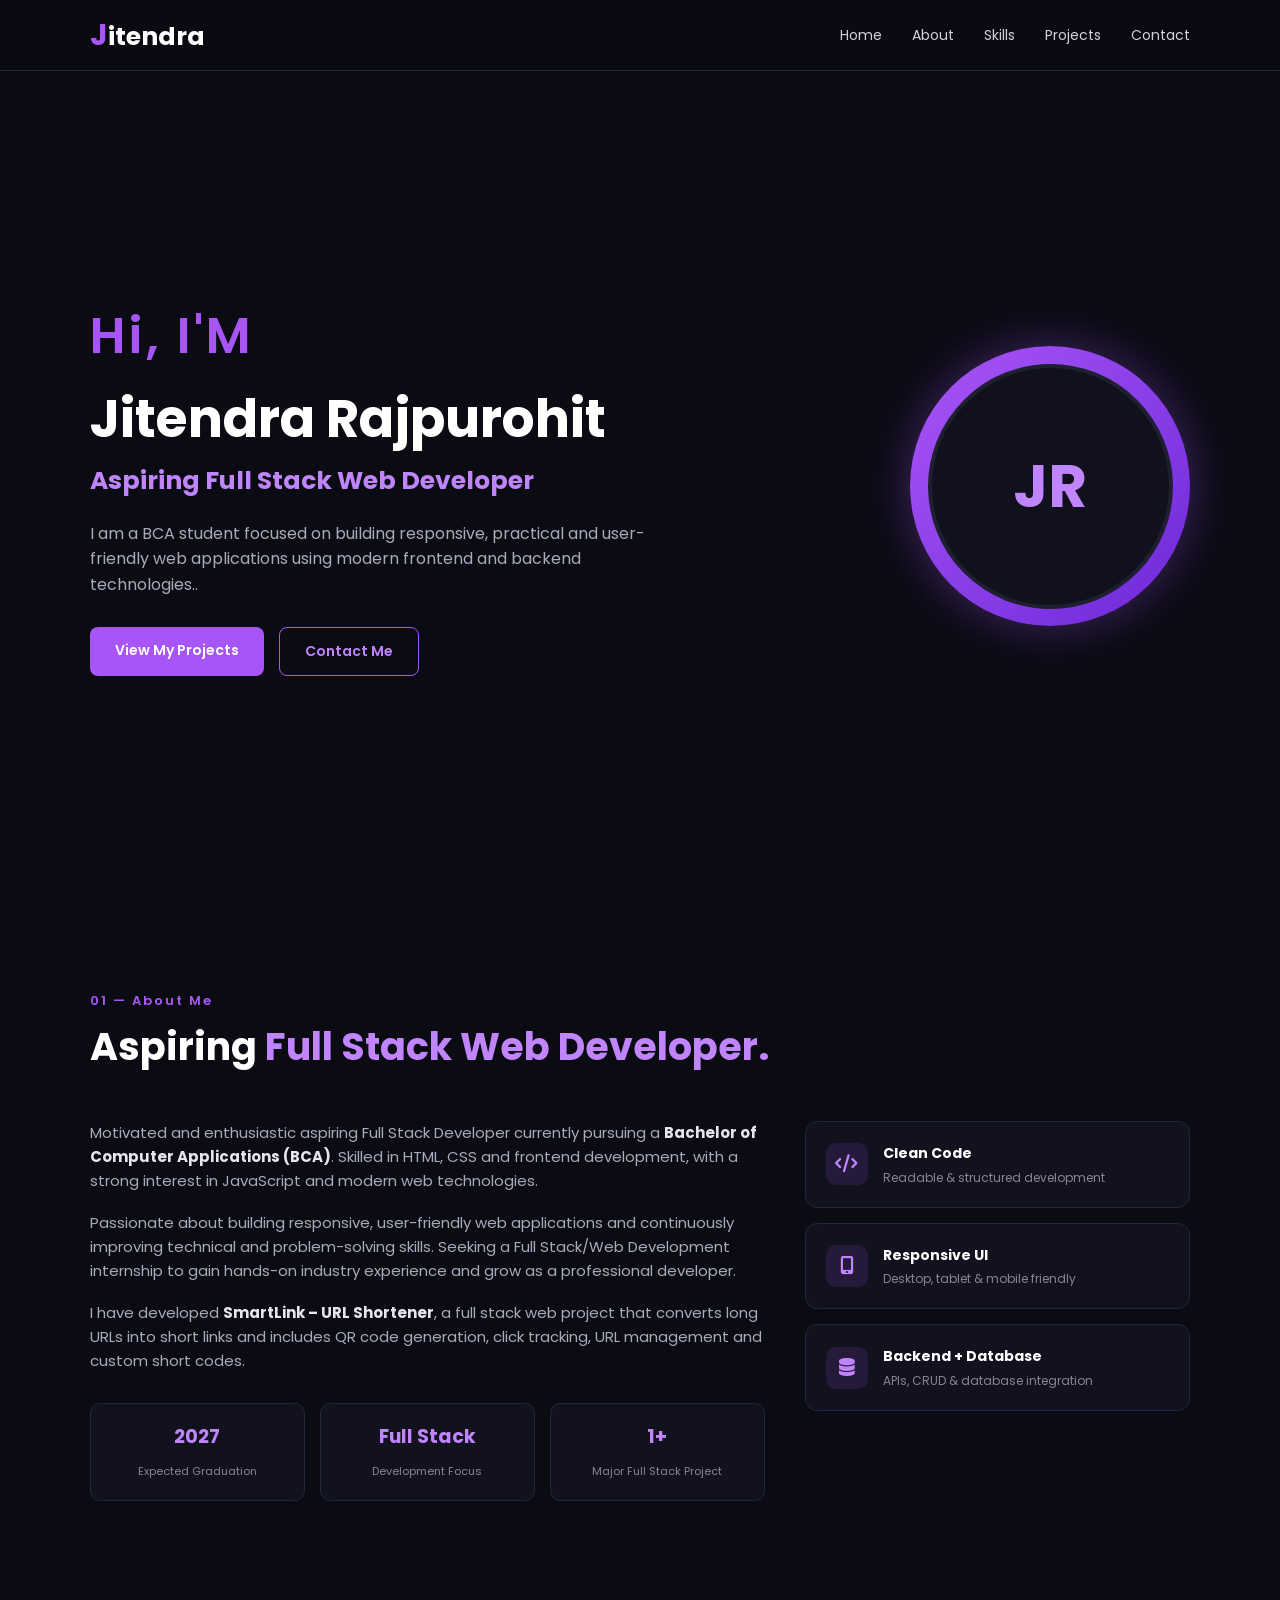
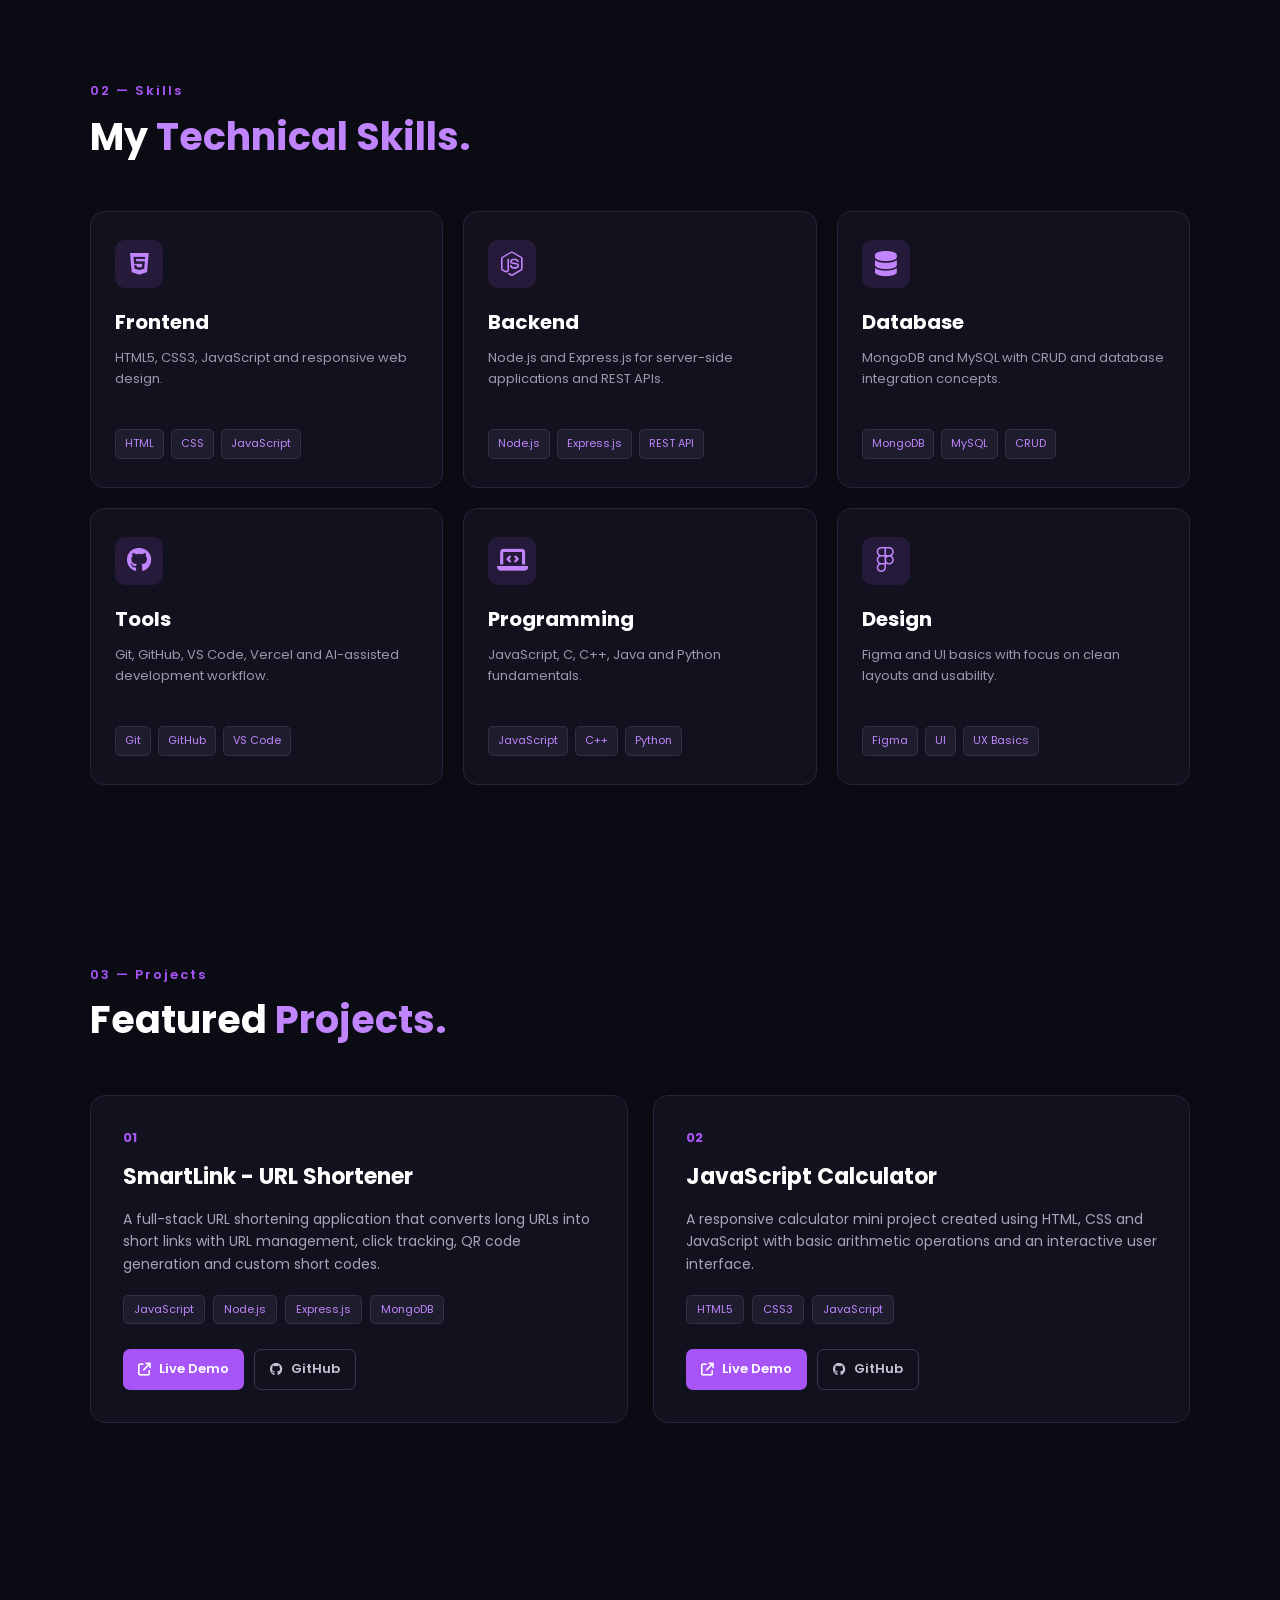
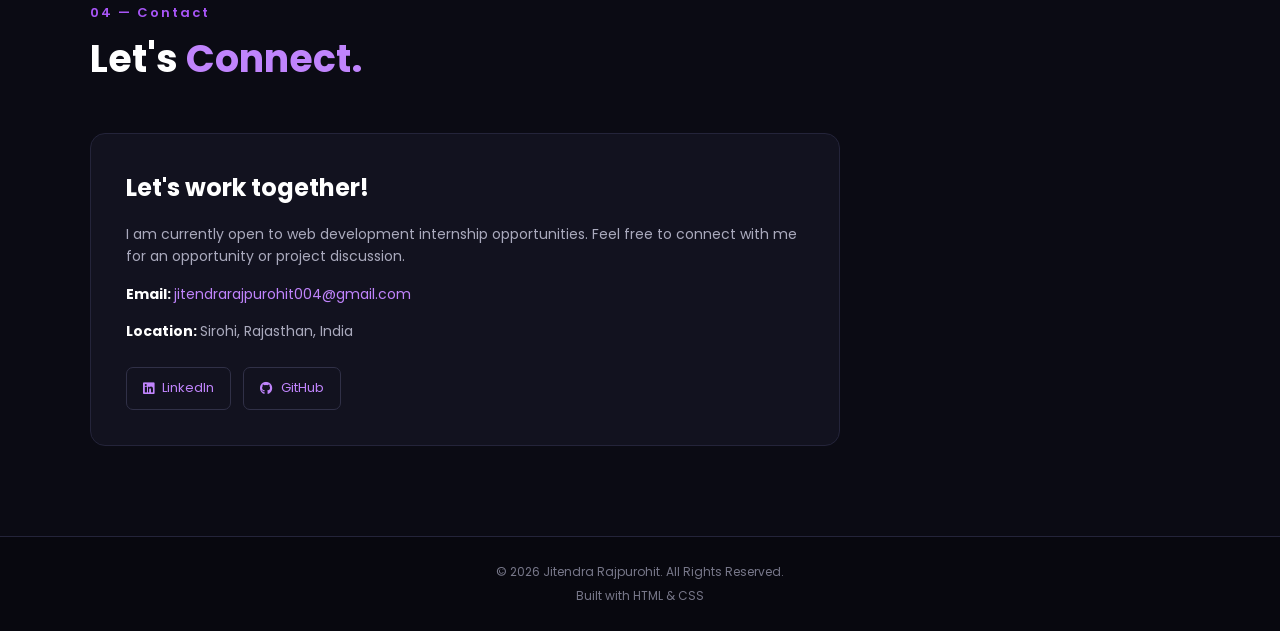
==== OasisInfobyte-WebDev-L1-Task2-Personal-Portfolio/index.html @ b249ec49 "index and css file" ====
<!doctype html>
<html lang="en">
  <head>
    <meta charset="UTF-8" />

    <meta name="viewport" content="width=device-width, initial-scale=1.0" />

    <meta
      name="description"
      content="Jitendra Rajpurohit - Personal Portfolio Website"
    />

    <title>Jitendra Rajpurohit | Full Stack Web Developer</title>

    <!-- Google Font -->
    <link rel="preconnect" href="https://fonts.googleapis.com" />

    <link rel="preconnect" href="https://fonts.gstatic.com" crossorigin />

    <link
      href="https://fonts.googleapis.com/css2?family=Poppins:wght@400;500;600;700&display=swap"
      rel="stylesheet"
    />

    <!-- Font Awesome -->
    <link
      rel="stylesheet"
      href="https://cdnjs.cloudflare.com/ajax/libs/font-awesome/6.7.2/css/all.min.css"
    />

    <!-- CSS -->
    <link rel="stylesheet" href="style.css" />
  </head>

  <body>
    <!-- ================= NAVBAR ================= -->

    <header class="header">
      <nav class="navbar">
        <a href="#home" class="logo"><span>J</span>itendra</a>

        <ul class="nav-links">
          <li>
            <a href="#home">Home</a>
          </li>

          <li>
            <a href="#about">About</a>
          </li>

          <li>
            <a href="#skills">Skills</a>
          </li>

          <li>
            <a href="#projects">Projects</a>
          </li>

          <li>
            <a href="#contact">Contact</a>
          </li>
        </ul>
      </nav>
    </header>

    <!-- ================= HERO ================= -->

    <section class="hero" id="home">
      <div class="hero-content">
        <p class="small-heading">Hi, I'M</p>

        <h1>Jitendra Rajpurohit</h1>

        <h2>Aspiring Full Stack Web Developer</h2>

        <p class="hero-text">
          I am a BCA student focused on building responsive, practical and
          user-friendly web applications using modern frontend and backend
          technologies..
        </p>

        <div class="hero-buttons">
          <a href="#projects" class="btn primary-btn"> View My Projects </a>

          <a href="#contact" class="btn secondary-btn"> Contact Me </a>
        </div>
      </div>

      <!-- Profile -->

      <div class="profile-container">
        <div class="profile-circle">
          <div class="avatar">JR</div>
        </div>
      </div>
    </section>

    <!-- ================= ABOUT ================= -->

    <section class="section" id="about">
      <div class="section-heading">
        <p class="eyebrow">01 — About Me</p>

        <h2>
          Aspiring
          <span class="gradient-text"> Full Stack Web Developer. </span>
        </h2>
      </div>

      <div class="about-grid">
        <div class="about-copy">
          <p>
            Motivated and enthusiastic aspiring Full Stack Developer currently
            pursuing a
            <strong>Bachelor of Computer Applications (BCA)</strong>. Skilled in
            HTML, CSS and frontend development, with a strong interest in
            JavaScript and modern web technologies.
          </p>

          <p>
            Passionate about building responsive, user-friendly web applications
            and continuously improving technical and problem-solving skills.
            Seeking a Full Stack/Web Development internship to gain hands-on
            industry experience and grow as a professional developer.
          </p>

          <p>
            I have developed
            <strong>SmartLink – URL Shortener</strong>, a full stack web project
            that converts long URLs into short links and includes QR code
            generation, click tracking, URL management and custom short codes.
          </p>

          <!-- STATS -->

          <div class="stats">
            <div class="stat-box">
              <strong> 2027 </strong>

              <span> Expected Graduation </span>
            </div>

            <div class="stat-box">
              <strong> Full Stack </strong>

              <span> Development Focus </span>
            </div>

            <div class="stat-box">
              <strong> 1+ </strong>

              <span> Major Full Stack Project </span>
            </div>
          </div>
        </div>

        <!-- ABOUT PANEL -->

        <div class="about-panel">
          <div class="mini-card">
            <div class="mini-icon">
              <i class="fa-solid fa-code"></i>
            </div>

            <div>
              <strong> Clean Code </strong>

              <span> Readable & structured development </span>
            </div>
          </div>

          <div class="mini-card">
            <div class="mini-icon">
              <i class="fa-solid fa-mobile-screen-button"></i>
            </div>

            <div>
              <strong> Responsive UI </strong>

              <span> Desktop, tablet & mobile friendly </span>
            </div>
          </div>

          <div class="mini-card">
            <div class="mini-icon">
              <i class="fa-solid fa-database"></i>
            </div>

            <div>
              <strong> Backend + Database </strong>

              <span> APIs, CRUD & database integration </span>
            </div>
          </div>
        </div>
      </div>
    </section>

    <!-- ================= SKILLS ================= -->

    <section class="section" id="skills">
      <div class="section-heading">
        <p class="eyebrow">02 — Skills</p>

        <h2>
          My
          <span class="gradient-text"> Technical Skills. </span>
        </h2>
      </div>

      <div class="skills-grid">
        <!-- FRONTEND -->

        <article class="skill-card">
          <div class="icon">
            <i class="fa-brands fa-html5"></i>
          </div>

          <h3>Frontend</h3>

          <p>HTML5, CSS3, JavaScript and responsive web design.</p>

          <div class="tags">
            <span>HTML</span>

            <span>CSS</span>

            <span>JavaScript</span>
          </div>
        </article>

        <!-- BACKEND -->

        <article class="skill-card">
          <div class="icon">
            <i class="fa-brands fa-node-js"></i>
          </div>

          <h3>Backend</h3>

          <p>
            Node.js and Express.js for server-side applications and REST APIs.
          </p>

          <div class="tags">
            <span>Node.js</span>

            <span>Express.js</span>

            <span>REST API</span>
          </div>
        </article>

        <!-- DATABASE -->

        <article class="skill-card">
          <div class="icon">
            <i class="fa-solid fa-database"></i>
          </div>

          <h3>Database</h3>

          <p>MongoDB and MySQL with CRUD and database integration concepts.</p>

          <div class="tags">
            <span>MongoDB</span>

            <span>MySQL</span>

            <span>CRUD</span>
          </div>
        </article>

        <!-- TOOLS -->

        <article class="skill-card">
          <div class="icon">
            <i class="fa-brands fa-github"></i>
          </div>

          <h3>Tools</h3>

          <p>
            Git, GitHub, VS Code, Vercel and AI-assisted development workflow.
          </p>

          <div class="tags">
            <span>Git</span>

            <span>GitHub</span>

            <span>VS Code</span>
          </div>
        </article>

        <!-- PROGRAMMING -->

        <article class="skill-card">
          <div class="icon">
            <i class="fa-solid fa-laptop-code"></i>
          </div>

          <h3>Programming</h3>

          <p>JavaScript, C, C++, Java and Python fundamentals.</p>

          <div class="tags">
            <span>JavaScript</span>

            <span>C++</span>

            <span>Python</span>
          </div>
        </article>

        <!-- DESIGN -->

        <article class="skill-card">
          <div class="icon">
            <i class="fa-brands fa-figma"></i>
          </div>

          <h3>Design</h3>

          <p>Figma and UI basics with focus on clean layouts and usability.</p>

          <div class="tags">
            <span>Figma</span>

            <span>UI</span>

            <span>UX Basics</span>
          </div>
        </article>
      </div>
    </section>

    <!-- ================= PROJECTS ================= -->

    <section class="section" id="projects">
      <div class="section-heading">
        <p class="eyebrow">03 — Projects</p>

        <h2>
          Featured
          <span class="gradient-text"> Projects. </span>
        </h2>
      </div>

      <div class="projects-grid">
        <!-- PROJECT 1 -->

        <article class="project-card">
          <div class="project-number">01</div>

          <h3>SmartLink - URL Shortener</h3>

          <p>
            A full-stack URL shortening application that converts long URLs into
            short links with URL management, click tracking, QR code generation
            and custom short codes.
          </p>

          <div class="project-tech">
            <span> JavaScript </span>

            <span> Node.js </span>

            <span> Express.js </span>

            <span> MongoDB </span>
          </div>

          <!-- PROJECT BUTTONS -->

          <div class="project-buttons">
            <a
              href="https://smart-link-url-shortener-omega.vercel.app"
              target="_blank"
              rel="noopener noreferrer"
              class="project-btn live-btn"
            >
              <i class="fa-solid fa-arrow-up-right-from-square"></i>

              Live Demo
            </a>

            <a
              href="https://github.com/Jitendra-razz05/SmartLink-URL-Shortener"
              target="_blank"
              rel="noopener noreferrer"
              class="project-btn github-btn"
            >
              <i class="fa-brands fa-github"></i>

              GitHub
            </a>
          </div>
        </article>

        <!-- PROJECT 2 -->

        <article class="project-card">
          <div class="project-number">02</div>

          <h3>JavaScript Calculator</h3>

          <p>
            A responsive calculator mini project created using HTML, CSS and
            JavaScript with basic arithmetic operations and an interactive user
            interface.
          </p>

          <div class="project-tech">
            <span> HTML5 </span>

            <span> CSS3 </span>

            <span> JavaScript </span>
          </div>

          <!-- PROJECT BUTTONS -->

          <div class="project-buttons">
            <a
              href="https://your-calculator.vercel.app"
              target="_blank"
              rel="noopener noreferrer"
              class="project-btn live-btn"
            >
              <i class="fa-solid fa-arrow-up-right-from-square"></i>

              Live Demo
            </a>

            <a
              href="https://github.com/Jitendra-razz05/Calculator-miniproject"
              target="_blank"
              rel="noopener noreferrer"
              class="project-btn github-btn"
            >
              <i class="fa-brands fa-github"></i>

              GitHub
            </a>
          </div>
        </article>
      </div>
    </section>

    <!-- ================= CONTACT ================= -->

    <section class="section contact-section" id="contact">
      <div class="section-heading">
        <p class="eyebrow">04 — Contact</p>

        <h2>
          Let's
          <span class="gradient-text"> Connect. </span>
        </h2>
      </div>

      <div class="contact-content">
        <div class="contact-info">
          <h3>Let's work together!</h3>

          <p>
            I am currently open to web development internship opportunities.
            Feel free to connect with me for an opportunity or project
            discussion.
          </p>

          <p>
            <strong> Email: </strong>

            <a href="mailto:jitendrarajpurohit004@gmail.com">
              jitendrarajpurohit004@gmail.com
            </a>
          </p>

          <p>
            <strong> Location: </strong>

            Sirohi, Rajasthan, India
          </p>

          <div class="social-links">
            <a
              href="https://www.linkedin.com/in/jitendra-rajpurohit05"
              target="_blank"
              rel="noopener noreferrer"
            >
              <i class="fa-brands fa-linkedin"></i>

              LinkedIn
            </a>

            <a
              href="https://github.com/Jitendra-razz05"
              target="_blank"
              rel="noopener noreferrer"
            >
              <i class="fa-brands fa-github"></i>

              GitHub
            </a>
          </div>
        </div>
      </div>
    </section>

    <!-- ================= FOOTER ================= -->

    <footer class="footer">
      <p>© 2026 Jitendra Rajpurohit. All Rights Reserved.</p>

      <p>Built with HTML & CSS</p>
    </footer>
  </body>
</html>
---- OasisInfobyte-WebDev-L1-Task2-Personal-Portfolio/style.css ----
* {
    margin: 0;
    padding: 0;
    box-sizing: border-box;
}

html {
    scroll-behavior: smooth;
}

body {
    font-family: "Poppins", sans-serif;
    background: #0b0b14;
    color: #ffffff;
    line-height: 1.6;
}

a {
    text-decoration: none;
    color: inherit;
}

ul {
    list-style: none;
}

/* ================= COMMON ================= */

.section {
    width: 90%;
    max-width: 1100px;
    margin: auto;
    padding: 90px 0;
}

.section-heading {
    text-align: start;
    margin-bottom: 50px;
}

.eyebrow {
    color: #a855f7;
    font-size: 13px;
    font-weight: 600;
    letter-spacing: 2px;
    margin-bottom: 10px;
}

.section-heading h2 {
    font-size: 38px;
    line-height: 1.3;
}

.gradient-text {
    color: #c084fc;
}

/* ================= NAVBAR ================= */

.header {
    position: sticky;
    top: 0;
    z-index: 1000;
    background: rgba(11, 11, 20, 0.95);
    border-bottom: 1px solid #24243a;
    backdrop-filter: blur(10px);
}

.navbar {
    width: 90%;
    max-width: 1100px;
    height: 70px;
    margin: auto;
    display: flex;
    align-items: center;
    justify-content: space-between;
}

.logo {
    font-size: 25px;
    font-weight: 700;
}

.logo span {
    color: #a855f7;
    font-size: 30px;
    font-weight: bold;
}

.nav-links {
    display: flex;
    gap: 30px;
}

.nav-links a {
    color: #d1d1dc;
    font-size: 14px;
    transition: 0.3s;
}

.nav-links a:hover {
    color: #a855f7;
}

/* ================= HERO ================= */

.hero {
    min-height: calc(100vh - 70px);
    width: 90%;
    max-width: 1100px;
    margin: auto;
    display: flex;
    align-items: center;
    justify-content: space-between;
    gap: 60px;
}

.hero-content {
    flex: 1;
}

.small-heading {
    color: #a855f7;
    font-size: 50px;
    font-weight: 600;
    letter-spacing: 3px;
    margin-bottom: 12px;
}

.hero h1 {
    font-size: 52px;
    line-height: 1.2;
    margin-bottom: 10px;
}

.hero h2 {
    color: #c084fc;
    font-size: 25px;
    margin-bottom: 20px;
}

.hero-text {
    max-width: 600px;
    color: #aaaabd;
    font-size: 16px;
}

.hero-buttons {
    display: flex;
    gap: 15px;
    margin-top: 30px;
}

.btn {
    padding: 12px 25px;
    border-radius: 8px;
    font-size: 14px;
    font-weight: 600;
    transition: 0.3s;
}

.primary-btn {
    background: #a855f7;
    color: white;
}

.primary-btn:hover {
    background: #9333ea;
    transform: translateY(-3px);
}

.secondary-btn {
    border: 1px solid #a855f7;
    color: #c084fc;
}

.secondary-btn:hover {
    background: #a855f7;
    color: white;
    transform: translateY(-3px);
}

/* ================= PROFILE ================= */

.profile-container {
    display: flex;
    justify-content: center;
    align-items: center;
}

.profile-circle {
    width: 280px;
    height: 280px;
    border-radius: 50%;
    display: flex;
    align-items: center;
    justify-content: center;
    background: linear-gradient(135deg, #a855f7, #6d28d9);
    box-shadow: 0 0 45px rgba(168, 85, 247, 0.35);
}

.avatar {
    width: 245px;
    height: 245px;
    border-radius: 50%;
    display: flex;
    align-items: center;
    justify-content: center;
    background: #11111d;
    color: #c084fc;
    font-size: 60px;
    font-weight: 700;
    border: 4px solid #1f1f32;
}

/* ================= ABOUT ================= */

.about-grid {
    display: grid;
    grid-template-columns: 1.4fr 0.8fr;
    gap: 40px;
    align-items: start;
}

.about-copy p {
    color: #aaaabd;
    font-size: 15px;
    margin-bottom: 18px;
}

.about-copy strong {
    color: #e5e5ef;
}

.about-panel {
    display: flex;
    flex-direction: column;
    gap: 15px;
}

.mini-card {
    display: flex;
    align-items: center;
    gap: 15px;
    padding: 20px;
    background: #12121f;
    border: 1px solid #24243a;
    border-radius: 12px;
    transition: 0.3s;
}

.mini-card:hover {
    border-color: #a855f7;
    transform: translateX(5px);
}

.mini-icon {
    min-width: 42px;
    height: 42px;
    display: flex;
    align-items: center;
    justify-content: center;
    border-radius: 10px;
    background: rgba(168, 85, 247, 0.12);
    color: #c084fc;
    font-size: 18px;
}

.mini-card strong {
    display: block;
    font-size: 14px;
    margin-bottom: 3px;
}

.mini-card span {
    display: block;
    color: #858597;
    font-size: 12px;
}

/* ================= STATS ================= */

.stats {
    display: grid;
    grid-template-columns: repeat(3, 1fr);
    gap: 15px;
    margin-top: 30px;
}

.stat-box {
    padding: 18px 12px;
    background: #12121f;
    border: 1px solid #24243a;
    border-radius: 10px;
    text-align: center;
}

.stat-box strong {
    display: block;
    color: #c084fc;
    font-size: 19px;
    margin-bottom: 4px;
}

.stat-box span {
    color: #858597;
    font-size: 11px;
}

/* ================= SKILLS ================= */

.skills-grid {
    display: grid;
    grid-template-columns: repeat(3, 1fr);
    gap: 20px;
}

.skill-card {
    padding: 28px 24px;
    background: #12121f;
    border: 1px solid #24243a;
    border-radius: 14px;
    transition: 0.3s;
}

.skill-card:hover {
    transform: translateY(-7px);
    border-color: #a855f7;
    box-shadow: 0 12px 30px rgba(168, 85, 247, 0.12);
}

.icon {
    width: 48px;
    height: 48px;
    display: flex;
    align-items: center;
    justify-content: center;
    margin-bottom: 18px;
    border-radius: 10px;
    background: rgba(168, 85, 247, 0.12);
    color: #c084fc;
    font-size: 25px;
}

.skill-card h3 {
    font-size: 20px;
    margin-bottom: 10px;
}

.skill-card p {
    color: #9999aa;
    font-size: 13px;
    min-height: 63px;
    margin-bottom: 18px;
}

.tags {
    display: flex;
    flex-wrap: wrap;
    gap: 7px;
}

.tags span {
    padding: 5px 9px;
    background: #1d1d2d;
    border: 1px solid #303047;
    border-radius: 5px;
    color: #c084fc;
    font-size: 11px;
}

/* ================= PROJECTS ================= */

.projects-grid {
    display: grid;
    grid-template-columns: repeat(2, 1fr);
    gap: 25px;
}

.project-card {
    padding: 32px;
    background: #12121f;
    border: 1px solid #24243a;
    border-radius: 15px;
    transition: 0.3s;
}

.project-card:hover {
    transform: translateY(-7px);
    border-color: #a855f7;
    box-shadow: 0 12px 35px rgba(168, 85, 247, 0.13);
}

.project-number {
    color: #a855f7;
    font-size: 13px;
    font-weight: 700;
    margin-bottom: 10px;
}

.project-card h3 {
    font-size: 22px;
    margin-bottom: 14px;
}

.project-card p {
    color: #a5a5b5;
    font-size: 14px;
    margin-bottom: 20px;
}

.project-tech {
    display: flex;
    flex-wrap: wrap;
    gap: 8px;
    margin-bottom: 25px;
}

.project-tech span {
    padding: 5px 10px;
    background: #1d1d2d;
    border: 1px solid #303047;
    border-radius: 5px;
    color: #c084fc;
    font-size: 11px;
}

/* ================= PROJECT BUTTONS ================= */

.project-buttons {
    display: flex;
    gap: 10px;
    flex-wrap: wrap;
}

.project-btn {
    display: inline-flex;
    align-items: center;
    justify-content: center;
    gap: 8px;
    padding: 9px 15px;
    border-radius: 7px;
    font-size: 13px;
    font-weight: 600;
    transition: 0.3s;
}

.live-btn {
    background: #a855f7;
    color: white;
}

.live-btn:hover {
    background: #9333ea;
    transform: translateY(-2px);
}

.github-btn {
    border: 1px solid #39394e;
    color: #c4c4d2;
}

.github-btn:hover {
    background: #1d1d2d;
    border-color: #a855f7;
    color: #c084fc;
}

/* ================= CONTACT ================= */

.contact-content {
    max-width: 750px;
    margin: 0px;
}

.contact-info {
    padding: 35px;
    background: #12121f;
    border: 1px solid #24243a;
    border-radius: 15px;
}

.contact-info h3 {
    font-size: 24px;
    margin-bottom: 15px;
}

.contact-info p {
    color: #aaaabd;
    font-size: 14px;
    margin-bottom: 15px;
}

.contact-info strong {
    color: #ffffff;
}

.contact-info a {
    color: #c084fc;
}

.social-links {
    display: flex;
    gap: 12px;
    flex-wrap: wrap;
    margin-top: 25px;
}

.social-links a {
    display: flex;
    align-items: center;
    gap: 8px;
    padding: 10px 16px;
    border: 1px solid #303047;
    border-radius: 7px;
    font-size: 13px;
    transition: 0.3s;
}

.social-links a:hover {
    background: #a855f7;
    border-color: #a855f7;
    color: white;
}

/* ================= FOOTER ================= */

.footer {
    padding: 25px 20px;
    text-align: center;
    background: #08080f;
    border-top: 1px solid #24243a;
    color: #777789;
    font-size: 12px;
}

.footer p:first-child {
    margin-bottom: 5px;
}

/* ================= RESPONSIVE ================= */

@media (max-width: 900px) {

    .hero h1 {
        font-size: 42px;
    }

    .profile-circle {
        width: 230px;
        height: 230px;
    }

    .avatar {
        width: 200px;
        height: 200px;
        font-size: 50px;
    }

    .about-grid {
        grid-template-columns: 1fr;
    }

    .skills-grid {
        grid-template-columns: repeat(2, 1fr);
    }

}

@media (max-width: 700px) {

    .navbar {
        height: 65px;
    }

    .nav-links {
        gap: 14px;
    }

    .nav-links a {
        font-size: 12px;
    }

    .hero {
        min-height: auto;
        padding: 80px 0;
        flex-direction: column-reverse;
        text-align: center;
    }

    .hero-text {
        margin: auto;
    }

    .hero-buttons {
        justify-content: center;
        flex-wrap: wrap;
    }

    .section {
        padding: 70px 0;
    }

    .section-heading h2 {
        font-size: 31px;
    }

    .projects-grid {
        grid-template-columns: 1fr;
    }

    .contact-info {
        padding: 28px 22px;
    }

}

@media (max-width: 500px) {

    .navbar {
        width: 92%;
    }

    .logo {
        font-size: 21px;
    }

    .nav-links {
        gap: 8px;
    }

    .nav-links a {
        font-size: 10px;
    }

    .hero {
        width: 92%;
    }

    .hero h1 {
        font-size: 33px;
    }

    .hero h2 {
        font-size: 19px;
    }

    .profile-circle {
        width: 190px;
        height: 190px;
    }

    .avatar {
        width: 165px;
        height: 165px;
        font-size: 40px;
    }

    .skills-grid {
        grid-template-columns: 1fr;
    }

    .stats {
        grid-template-columns: 1fr;
    }

    .section-heading h2 {
        font-size: 27px;
    }

    .project-card {
        padding: 25px 20px;
    }

    .project-buttons {
        flex-direction: column;
    }

    .project-btn {
        width: 100%;
    }

    .hero-buttons {
        flex-direction: column;
    }

    .btn {
        width: 100%;
        text-align: center;
    }

}
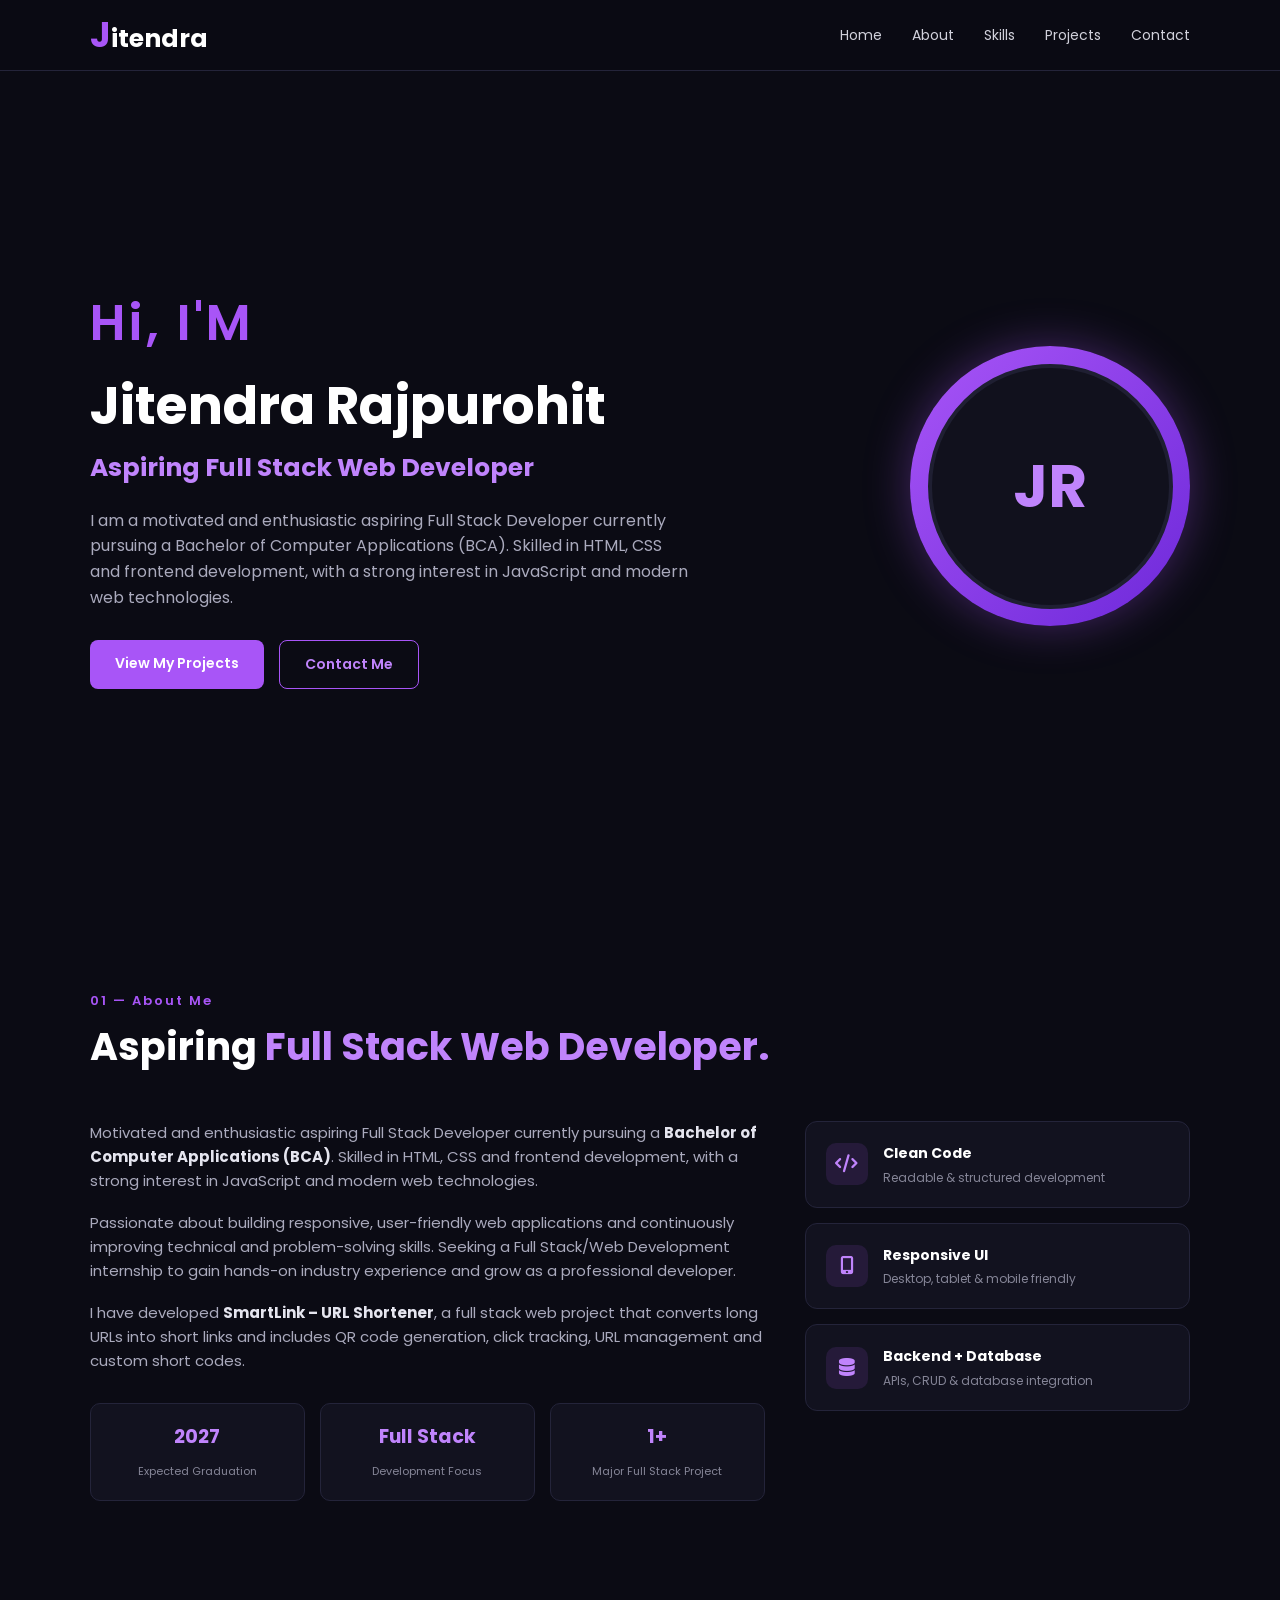
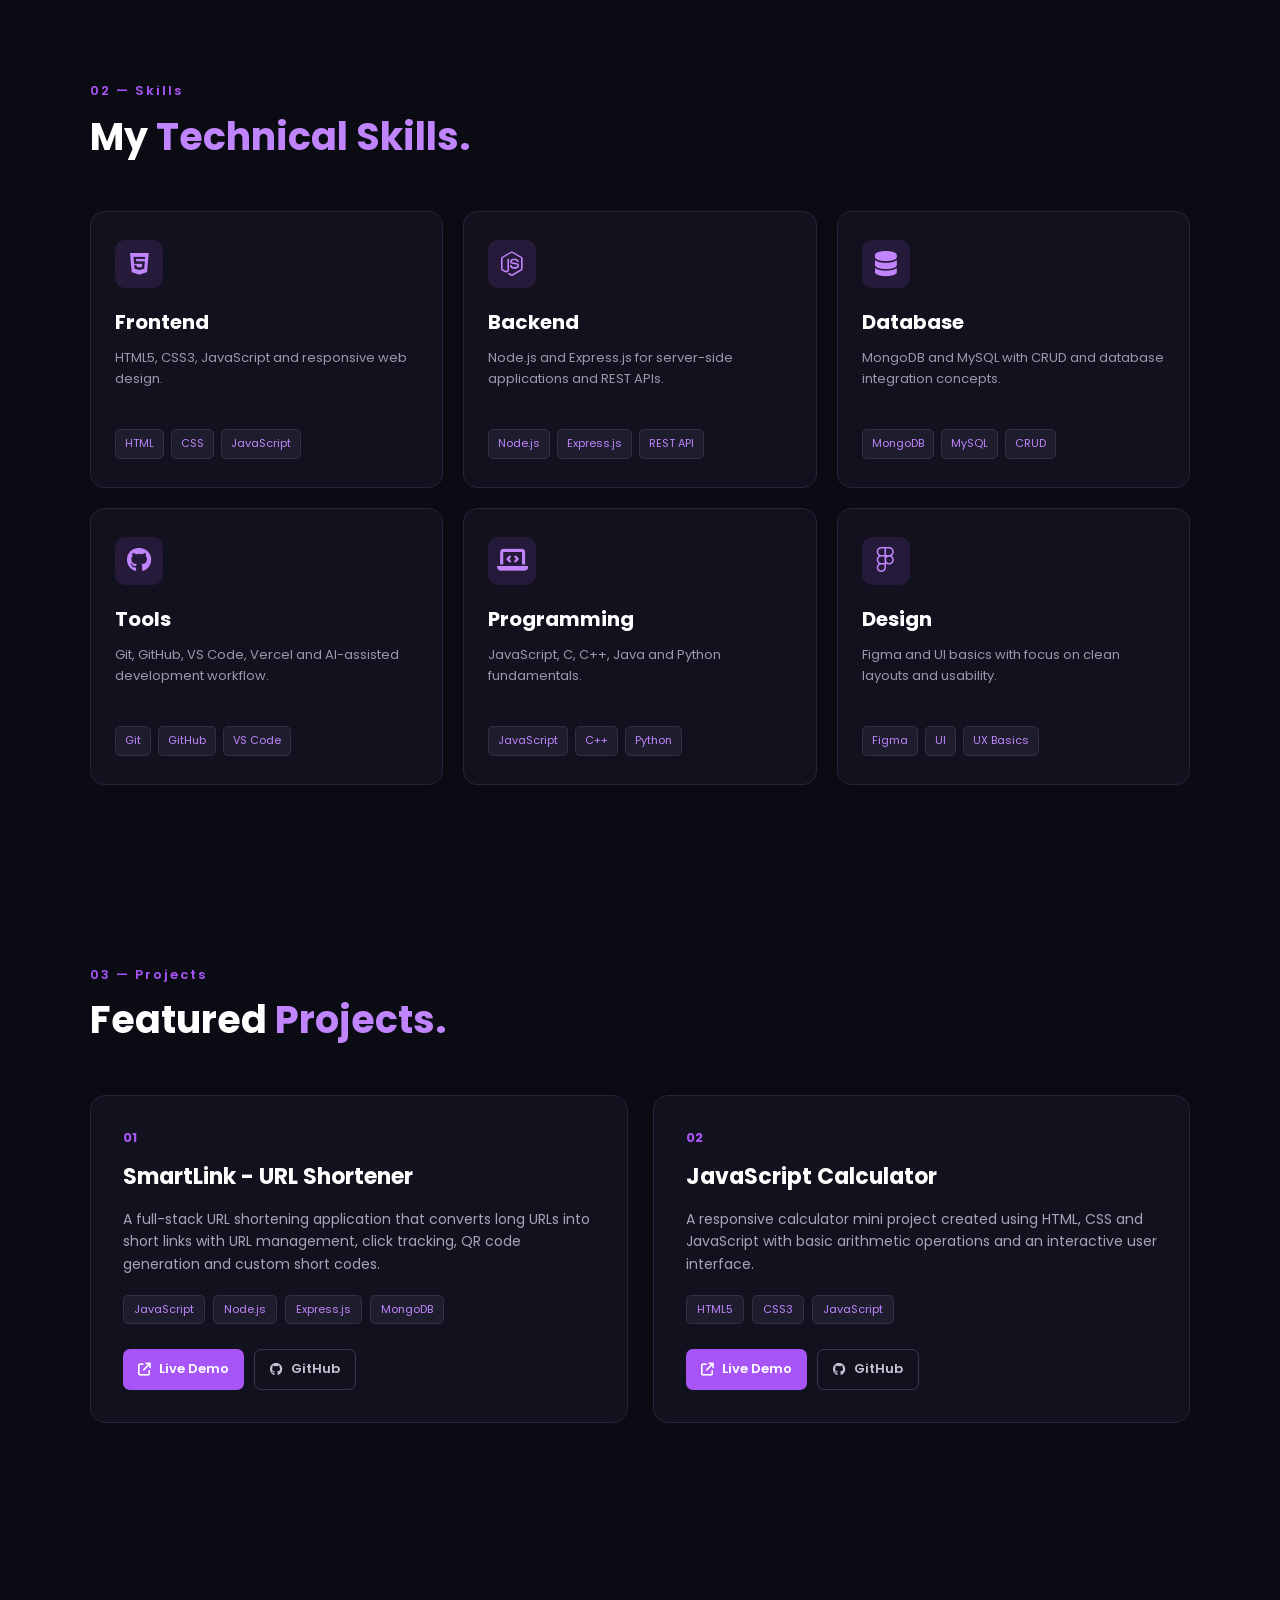
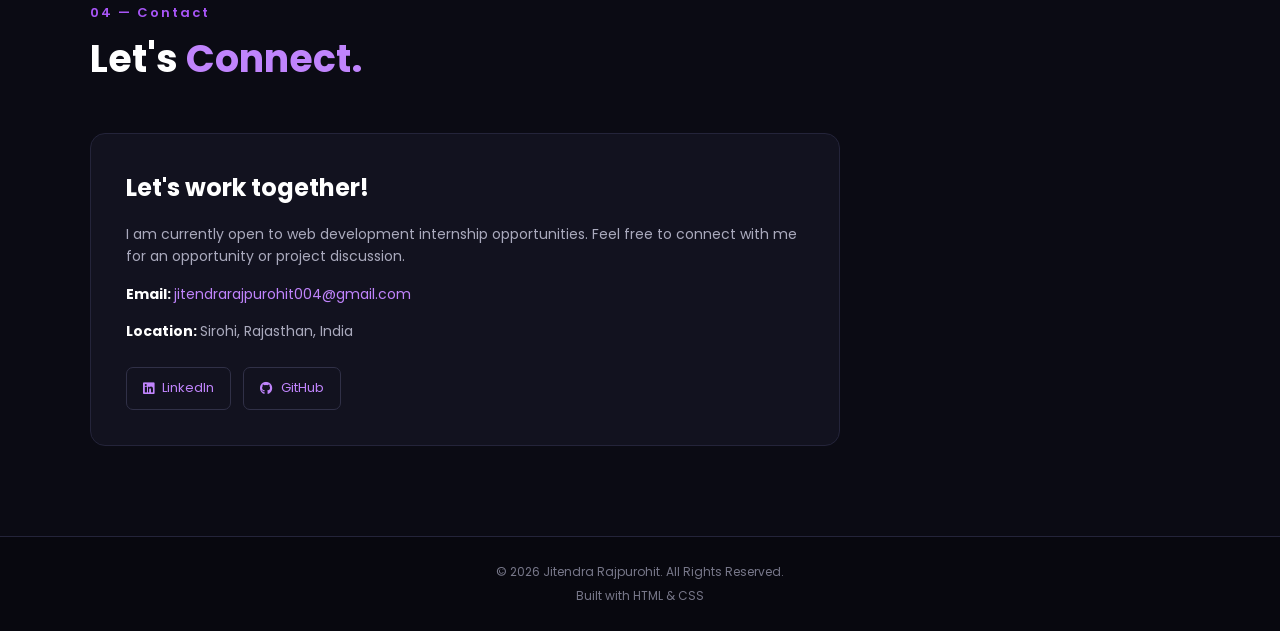
==== commit b286905e: "Add Task 2 Personal Portfolio" ====
--- a/OasisInfobyte-WebDev-L1-Task2-Personal-Portfolio/index.html
+++ b/OasisInfobyte-WebDev-L1-Task2-Personal-Portfolio/index.html
@@ -74,9 +74,10 @@
         <h2>Aspiring Full Stack Web Developer</h2>
 
         <p class="hero-text">
-          I am a BCA student focused on building responsive, practical and
-          user-friendly web applications using modern frontend and backend
-          technologies..
+          I am a motivated and enthusiastic aspiring Full Stack Developer
+          currently pursuing a Bachelor of Computer Applications (BCA). Skilled
+          in HTML, CSS and frontend development, with a strong interest in
+          JavaScript and modern web technologies.
         </p>
 
         <div class="hero-buttons">
@@ -422,12 +423,10 @@
           <!-- PROJECT BUTTONS -->
 
           <div class="project-buttons">
-            <a
-              href="https://your-calculator.vercel.app"
-              target="_blank"
-              rel="noopener noreferrer"
-              class="project-btn live-btn"
-            >
+            <!-- Apne Calculator ka Vercel/Netlify
+                         Live URL yaha paste karna -->
+
+            <a href="#" class="project-btn live-btn">
               <i class="fa-solid fa-arrow-up-right-from-square"></i>
 
               Live Demo
--- a/OasisInfobyte-WebDev-L1-Task2-Personal-Portfolio/style.css
+++ b/OasisInfobyte-WebDev-L1-Task2-Personal-Portfolio/style.css
@@ -1,3 +1,9 @@
+/* =====================================================
+   OASIS INFOBYTE LEVEL 1 - TASK 2
+   PERSONAL PORTFOLIO
+   ===================================================== */
+
+/* ================= RESET ================= */
 
 * {
     margin: 0;
@@ -84,7 +90,7 @@
 
 .logo span {
     color: #a855f7;
-    font-size: 30px;
+    font-size: 35px;
     font-weight: bold;
 }
 
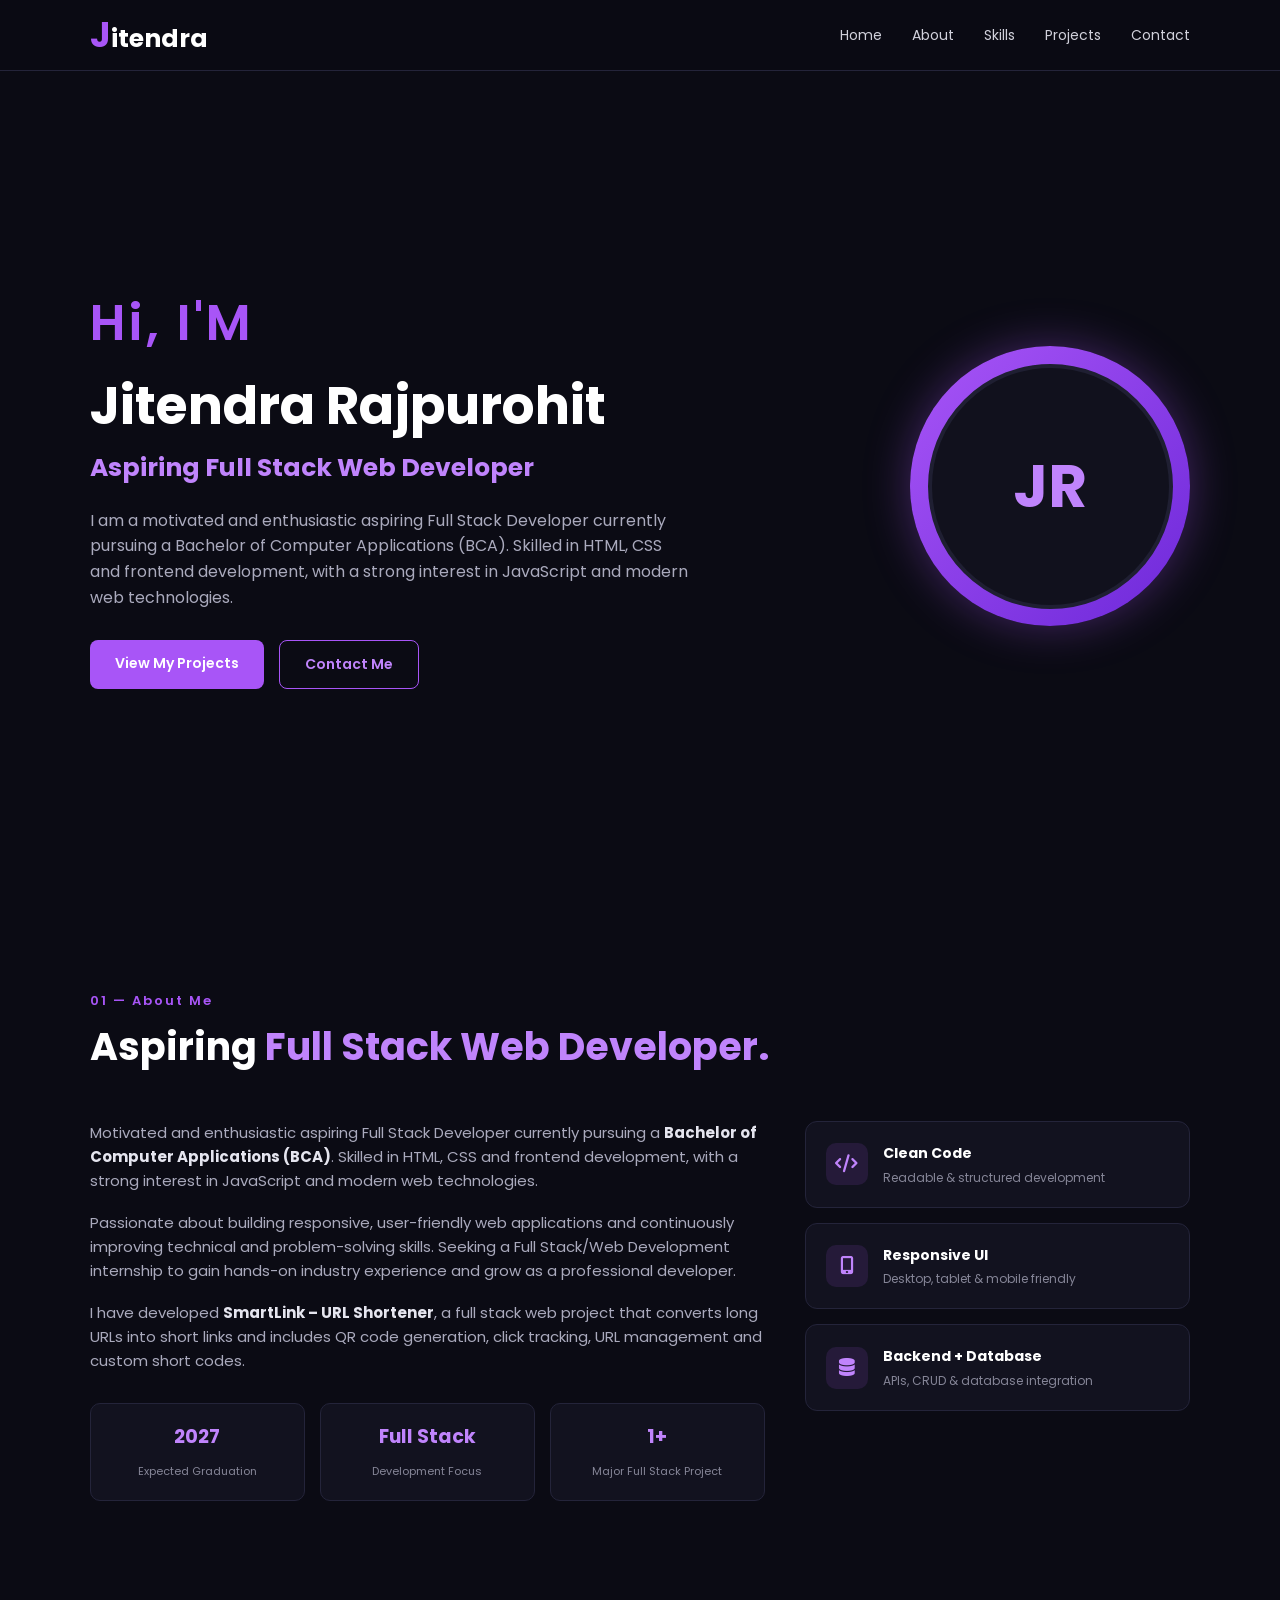
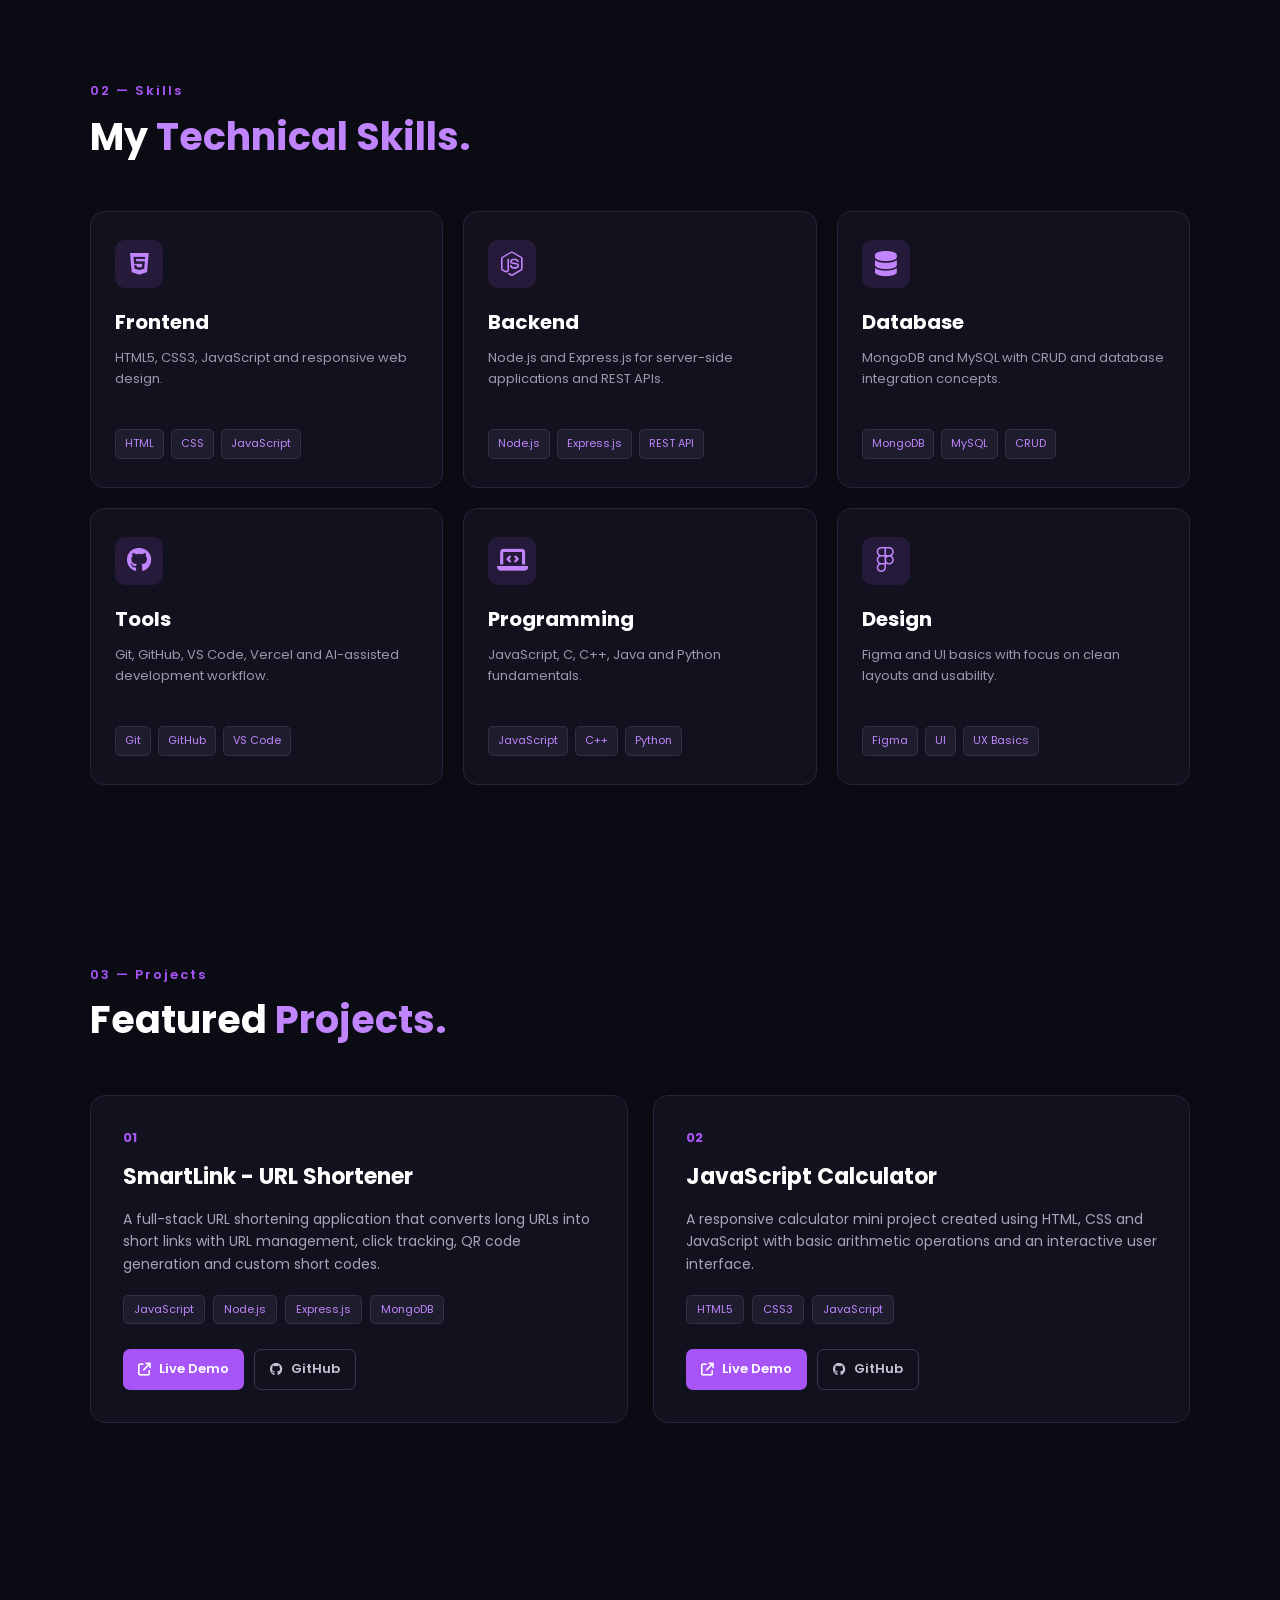
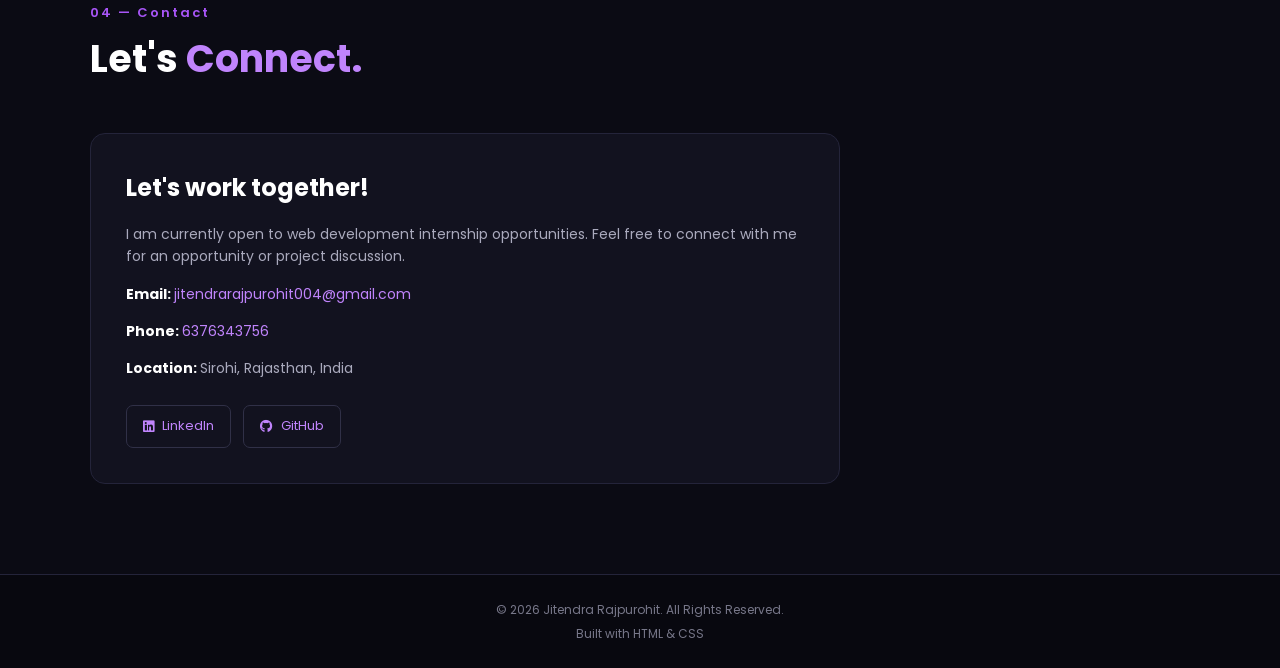
==== commit 61b1fc12: "update index.file" ====
--- a/OasisInfobyte-WebDev-L1-Task2-Personal-Portfolio/index.html
+++ b/OasisInfobyte-WebDev-L1-Task2-Personal-Portfolio/index.html
@@ -476,6 +476,11 @@
               jitendrarajpurohit004@gmail.com
             </a>
           </p>
+          <p>
+            <strong> Phone: </strong>
+
+            <a href="mailto:6376343756"> 6376343756 </a>
+          </p>
 
           <p>
             <strong> Location: </strong>
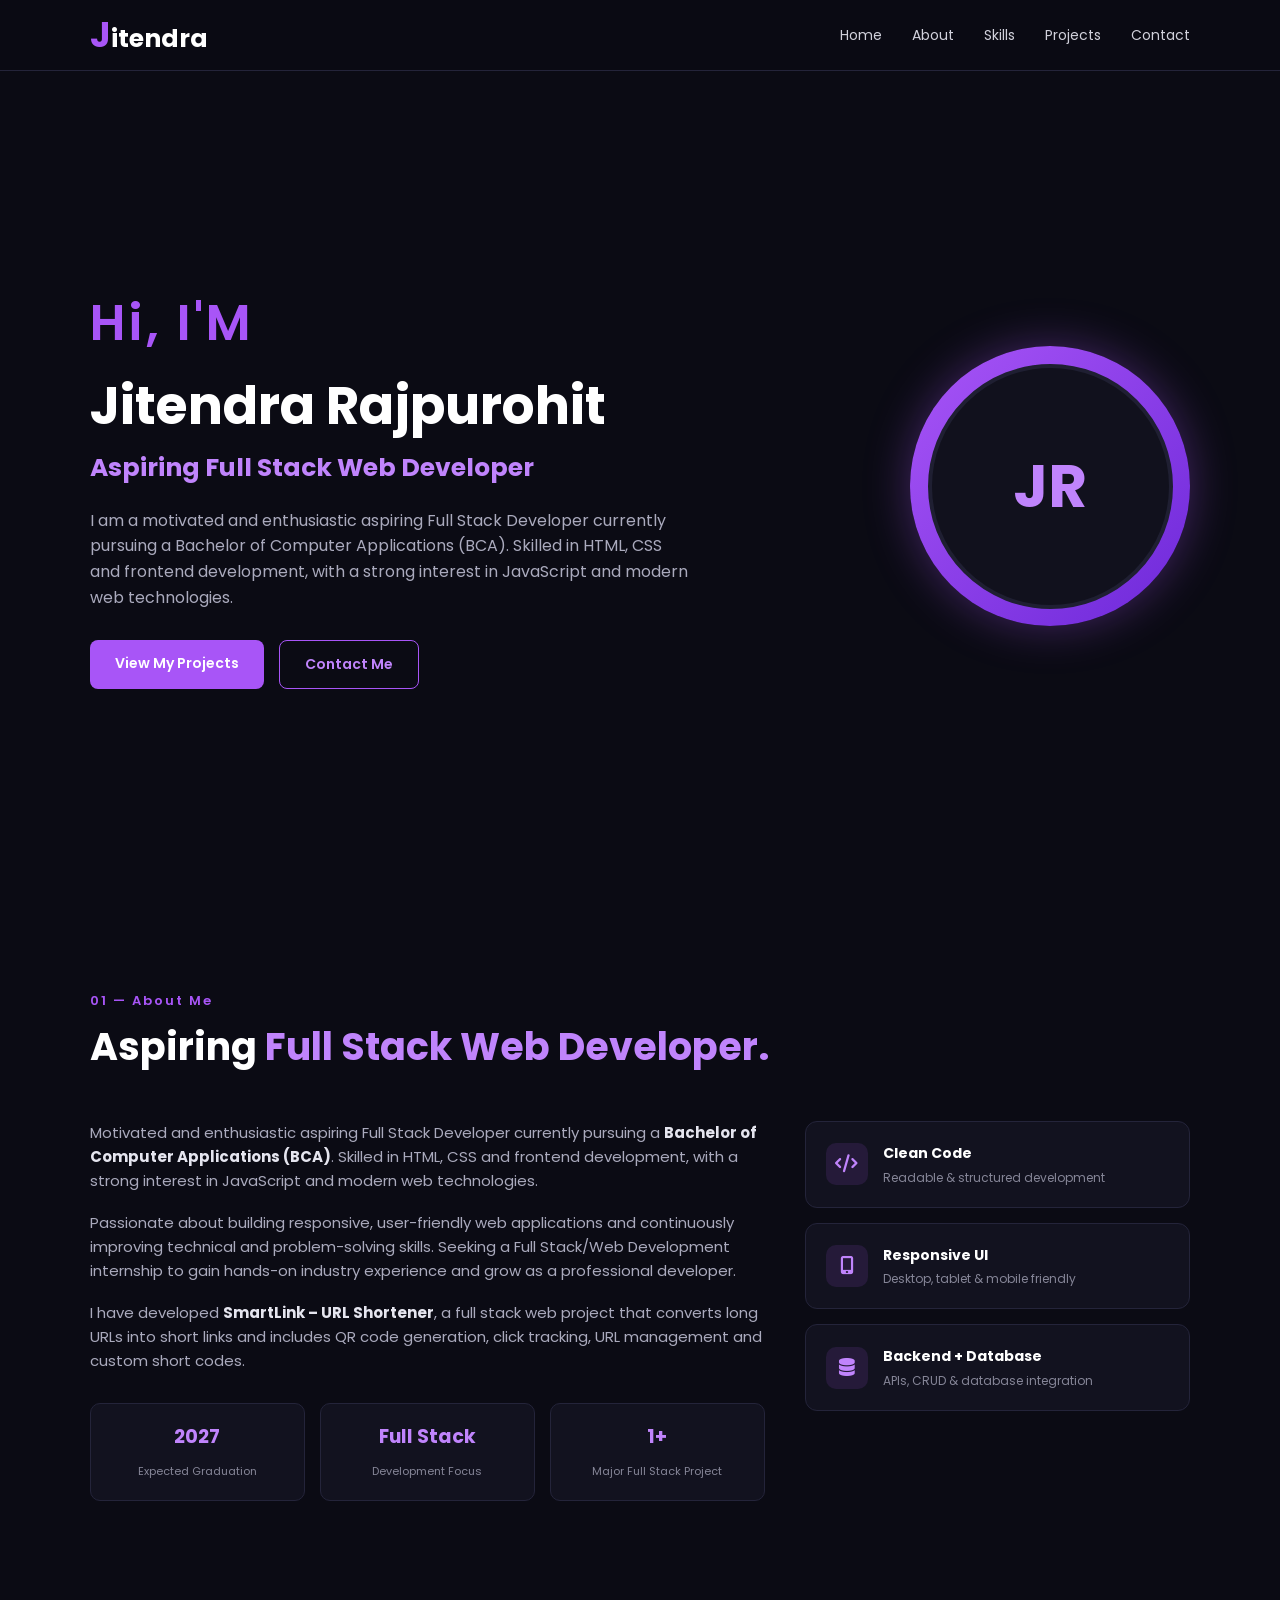
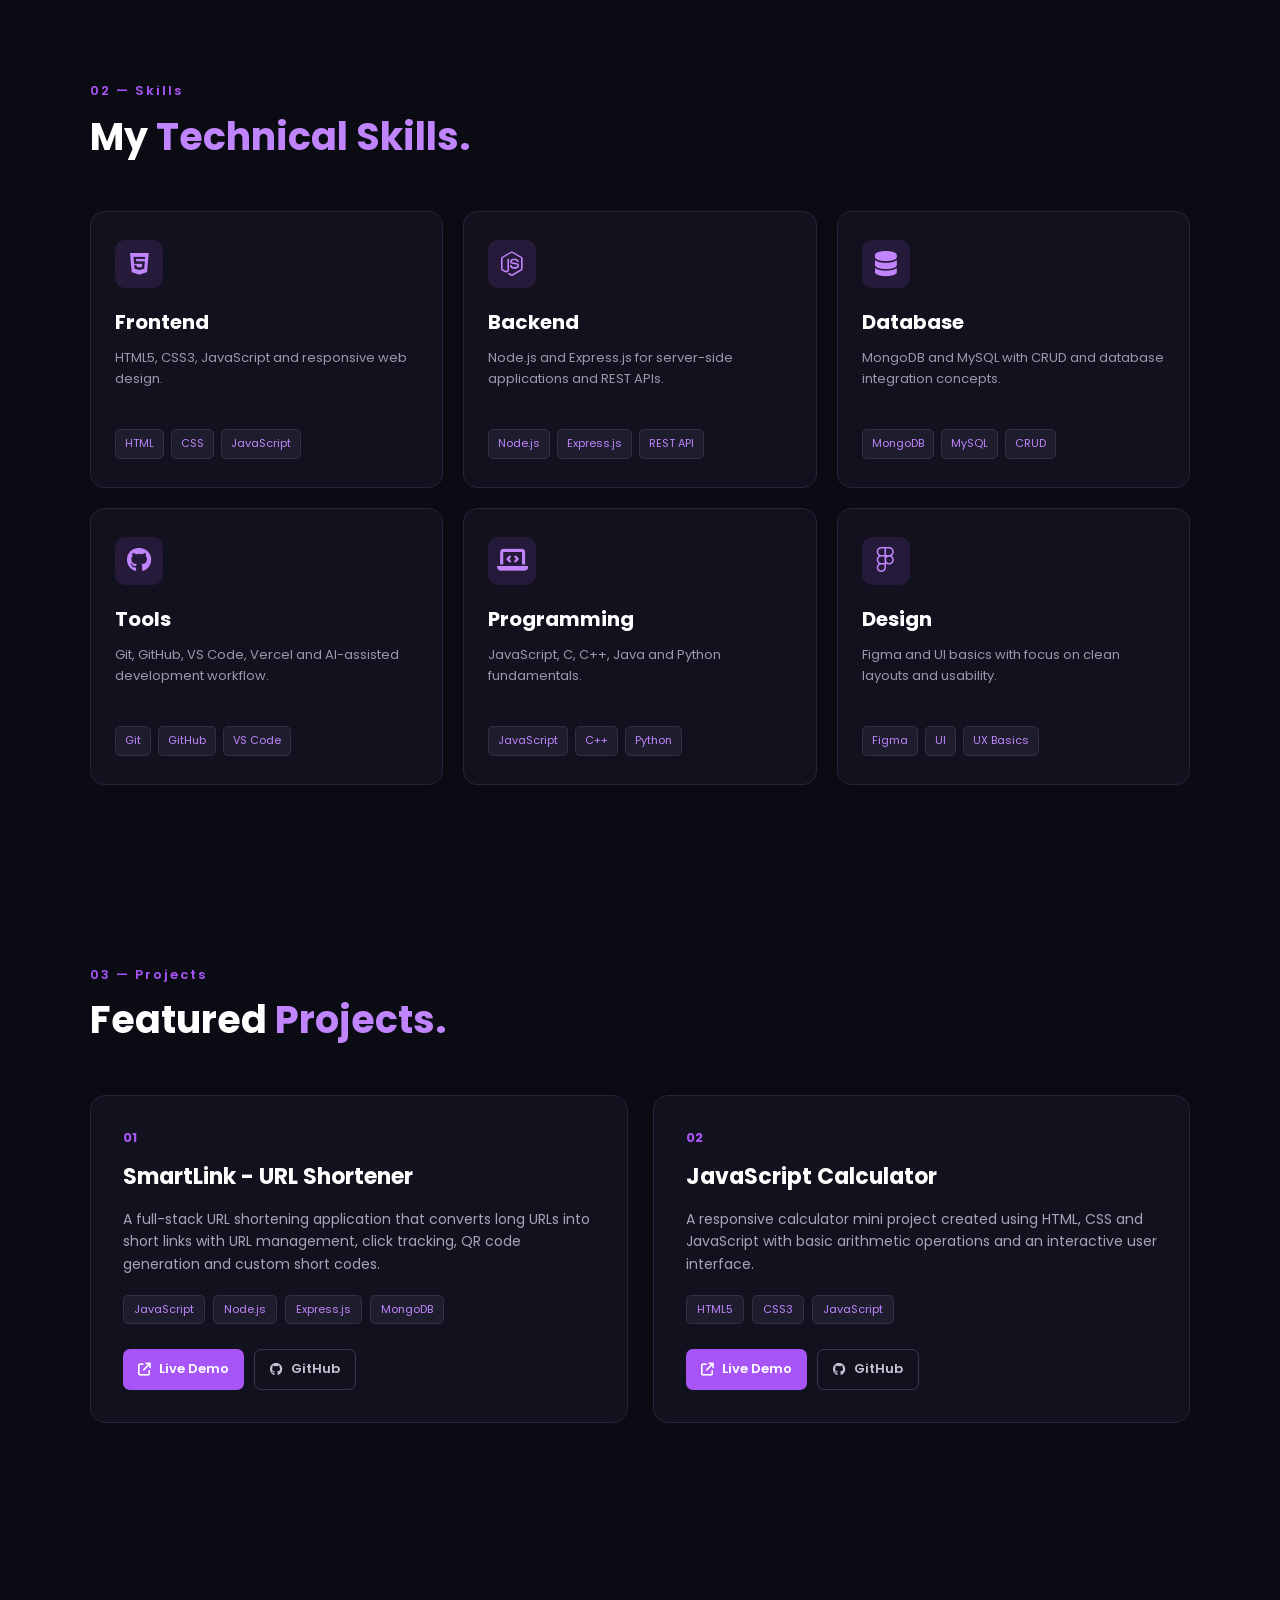
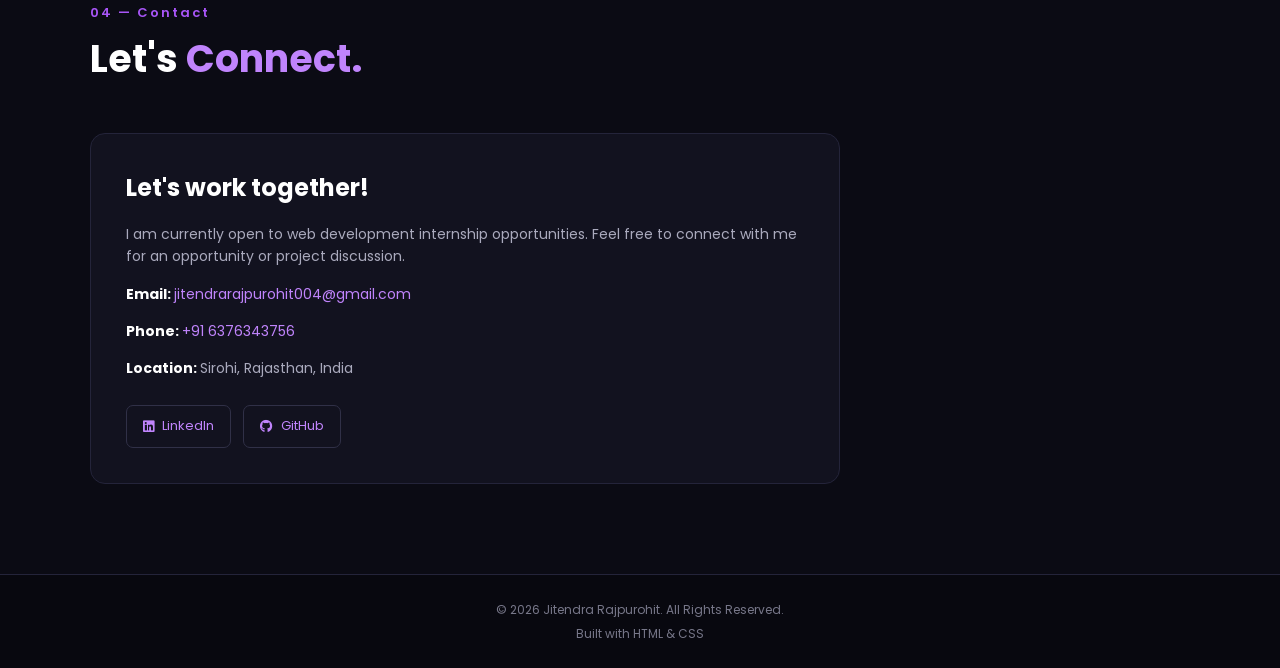
==== commit 5b1e1a88: "update task 2 index file" ====
--- a/OasisInfobyte-WebDev-L1-Task2-Personal-Portfolio/index.html
+++ b/OasisInfobyte-WebDev-L1-Task2-Personal-Portfolio/index.html
@@ -479,7 +479,7 @@
           <p>
             <strong> Phone: </strong>
 
-            <a href="mailto:6376343756"> 6376343756 </a>
+            <a href="tel:+916376343756">+91 6376343756 </a>
           </p>
 
           <p>
